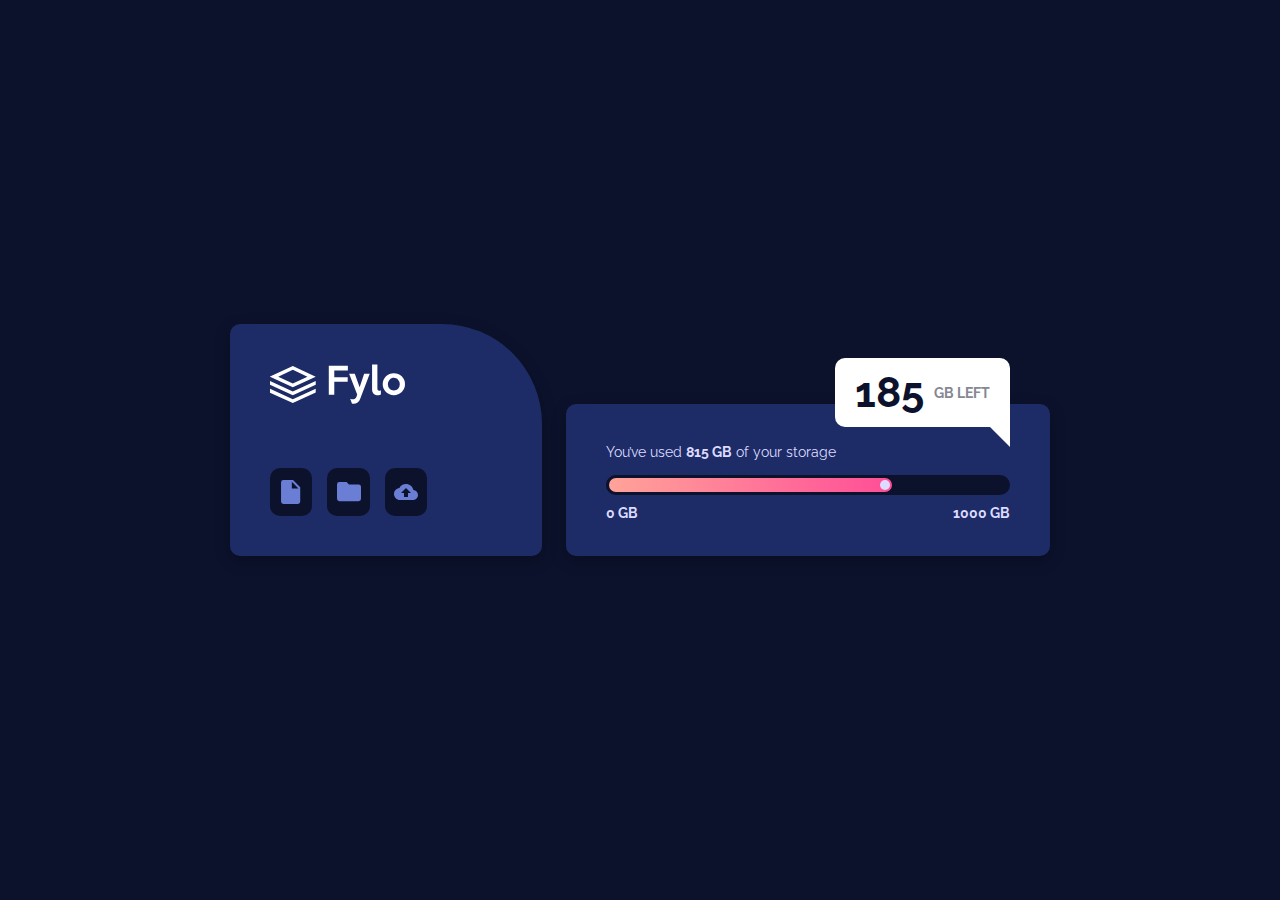
==== Fylo-FronedMentor-Challenge/index.html @ f587144c "updated" ====
<!DOCTYPE html>
<html lang="en">
<head>
  <meta charset="UTF-8">
  <meta name="viewport" content="width=device-width, initial-scale=1.0"> <!-- displays site properly based on user's device -->

  <link rel="icon" type="image/png" sizes="32x32" href="./assets/favicon-32x32.png">
  <link rel="stylesheet" href="css/styles.css">
  <title>Fylo data storage component</title>
</head>

<body>
  <div class="main">
    <div class="container">
      <div class="left">
        <div class="content">
          <div class="logo">
           <svg class="logo" xmlns="http://www.w3.org/2000/svg" width="135" height="40"><path fill="#FFF" fill-rule="evenodd" d="M0 12.593v.1L22.823 23.28l22.903-10.624v-.027L22.823 2.006 0 12.593zm8.228.05l14.595-6.77 14.597 6.77-14.597 6.77-14.595-6.77zm14.595 14.75L0 16.962v3.857l22.823 10.453 22.903-10.488v-3.858L22.823 27.392zm0 7.822L0 24.785v3.858l22.823 10.454 22.903-10.49V24.75L22.823 35.215zM129.796 20.17a6.604 6.604 0 00-1.752-4.533 5.888 5.888 0 00-1.897-1.36 5.554 5.554 0 00-2.313-.49c-.819 0-1.59.164-2.313.49a5.886 5.886 0 00-1.897 1.36 6.605 6.605 0 00-1.753 4.533 6.604 6.604 0 001.753 4.533 5.886 5.886 0 001.897 1.36c.723.326 1.494.49 2.313.49.82 0 1.59-.164 2.313-.49a5.888 5.888 0 001.897-1.36 6.603 6.603 0 001.753-4.533zm5.204 0c0 1.571-.29 3.028-.867 4.37a10.654 10.654 0 01-2.385 3.48 11.348 11.348 0 01-3.56 2.322 11.19 11.19 0 01-4.354.852c-1.542 0-2.987-.284-4.336-.852a11.241 11.241 0 01-3.541-2.34 10.86 10.86 0 01-2.385-3.499c-.578-1.341-.868-2.786-.868-4.333 0-1.523.296-2.956.886-4.297a11.322 11.322 0 012.403-3.518 11.087 11.087 0 013.541-2.357 10.966 10.966 0 014.3-.852c1.542 0 2.993.284 4.354.852a11.347 11.347 0 013.56 2.321 10.605 10.605 0 012.385 3.5c.578 1.353.867 2.804.867 4.35zM110.898 30.54c-.41.193-.874.35-1.392.471a7.05 7.05 0 01-1.608.182c-.77 0-1.511-.103-2.222-.308a4.864 4.864 0 01-1.86-.998c-.53-.459-.952-1.057-1.266-1.795-.313-.737-.47-1.625-.47-2.665V.552h5.313v23.97c0 .87.174 1.468.523 1.794.35.327.765.49 1.247.49.602 0 1.18-.181 1.735-.544v4.28zM99.732 9.654l-9.395 24.912c-.699 1.862-1.614 3.203-2.747 4.025-1.132.822-2.481 1.233-4.047 1.233a6.426 6.426 0 01-1.626-.217l-1.734-4.86c.409.194.83.345 1.264.454.434.109.843.163 1.229.163.819 0 1.566-.187 2.24-.562.675-.375 1.193-1.07 1.554-2.085l.723-2.103-8.058-20.96h5.673l4.806 13.49 4.517-13.49h5.6zM77.87 6.499H64.283v6.745h13.406v4.569H64.283V30.65H58.79V1.676h19.08v4.823z"/></svg></a>
          </div>
          <div class="features-box">
            <a href="#" class="features"><svg xmlns="http://www.w3.org/2000/svg" width="20" height="24"><path fill="#697ED4" d="M12.028 0H2.436A2.387 2.387 0 00.049 2.398L.037 21.583a2.387 2.387 0 002.387 2.398h14.4a2.397 2.397 0 002.398-2.398V7.194L12.028 0zM10.83 8.393V1.8l6.595 6.594h-6.595z"/></svg></a>
            <a href="#" class="features"> <svg xmlns="http://www.w3.org/2000/svg" width="24" height="20"><path fill="#697ED4" d="M21.6 2.4H12L9.6 0H2.4A2.39 2.39 0 00.012 2.4L0 16.8a2.4 2.4 0 002.4 2.4h19.2a2.4 2.4 0 002.4-2.4v-12a2.4 2.4 0 00-2.4-2.4z"/></svg></a>
            <a href="#" class="features"><svg xmlns="http://www.w3.org/2000/svg" width="24" height="16"><path fill="#697ED4" d="M19.4 6c-.7-3.4-3.7-6-7.4-6-2.9 0-5.4 1.6-6.6 4C2.3 4.4 0 6.9 0 10c0 3.3 2.7 6 6 6h13c2.8 0 5-2.2 5-5 0-2.6-2.1-4.8-4.6-5zM14 9v4h-4V9H7l5-5 5 5h-3z"/></svg></a>
          </div>
        </div>
      </div>
      <div class="rigth">
        <div class="load-box">
          <div class="storage-left"><span><span class="number">185</span> GB Left</span></div>
          <span class="usage-storage">You’ve used <span class="gb">815 GB</span>   of your storage</span>

          <div class="load">
            <div class="load-bar">
              <div class="bar"></div>
            </div>
            <span>0 GB</span>
            <span>1000 GB</span>
          </div>
        </div>
      </div>
    </div>
  </div>
</body>
</html>
---- Fylo-FronedMentor-Challenge/css/styles.css ----
@import url("https://fonts.googleapis.com/css2?family=Raleway:wght@400;700&display=swap");
html {
  height: 100%;
  font-family: "Raleway", sans-serif;
}

body {
  height: 100%;
  background-color: #0c122c;
  background-image: url(../assets/bg-desktop.png);
  background-repeat: no-repeat;
  background-position: 50% 160%;
  background-attachment: fixed;
   display: -webkit-box;
  display: -ms-flexbox;
  display: flex; 
  margin: 0;
}

body .main {
  margin: auto;
  width: 1440px;
  display: -webkit-box;
  display: -ms-flexbox;
  display: flex;
  -webkit-box-align: center;
      -ms-flex-align: center;
          align-items: center;
  -webkit-box-pack: center;
      -ms-flex-pack: center;
          justify-content: center;
}

body .main .container {
  width: 64%;
  display: -webkit-box;
  display: -ms-flexbox;
  display: flex;
  -webkit-box-align: end;
      -ms-flex-align: end;
          align-items: flex-end;
  -webkit-box-pack: justify;
      -ms-flex-pack: justify;
          justify-content: space-between;
}

body .main .container .left {
  position: relative;
  top: -10px;
  width: 38%;
  background-color: #1d2c67;
  border-radius: 10px 100px 10px 10px;
  -webkit-box-shadow: 0px 5px 15px 0px rgba(0, 0, 0, 0.25);
          box-shadow: 0px 5px 15px 0px rgba(0, 0, 0, 0.25);
}

body .main .container .left .content {
  padding: 40px 40px;
  width: 55%;
}

body .main .container .left .content .logo {
  margin-bottom: 30px;
}

body .main .container .left .content .logo img {
  width: 135px;
}

body .main .container .left .content .features-box {
  display: -webkit-box;
  display: -ms-flexbox;
  display: flex;
  -webkit-box-align: center;
      -ms-flex-align: center;
          align-items: center;
}

body .main .container .left .content .features-box .features {
  background-color: #0c122c;
  height: 48px;
  width: 48px;
  border-radius: 10px;
  display: -webkit-box;
  display: -ms-flexbox;
  display: flex;
  -webkit-box-align: center;
      -ms-flex-align: center;
          align-items: center;
  -webkit-box-pack: center;
      -ms-flex-pack: center;
          justify-content: center;
  margin-right: 15px;
}

body .main .container .rigth {
  width: 59%;
  background-color: #1d2c67;
  border-radius: 10px;
  position: relative;
  top: -10px;
  -webkit-box-shadow: 0px 5px 15px 0px rgba(0, 0, 0, 0.25);
          box-shadow: 0px 5px 15px 0px rgba(0, 0, 0, 0.25);
}

body .main .container .rigth .load-box {
  padding: 25px 40px;
  display: -webkit-box;
  display: -ms-flexbox;
  display: flex;
  -ms-flex-wrap: wrap;
      flex-wrap: wrap;
  -webkit-box-pack: justify;
      -ms-flex-pack: justify;
          justify-content: space-between;
  position: relative;
}

body .main .container .rigth .load-box .storage-left {
  position: absolute;
  right: 40px;
  top: -30%;
  background-color: white;
  padding: 10px 20px;
  border-radius: 10px;
}

body .main .container .rigth .load-box .storage-left::after {
  content: "";
  display: block;
  width: 0;
  height: 0;
  border-style: solid;
  border-width: 20px 20px 20px 0;
  border-color: transparent #fff transparent transparent;
  position: absolute;
  right: 0;
  top: 70%;
}

body .main .container .rigth .load-box .storage-left span {
  display: -webkit-box;
  display: -ms-flexbox;
  display: flex;
  -webkit-box-align: center;
      -ms-flex-align: center;
          align-items: center;
  font-weight: 700;
  font-size: 14px;
  color: #848794;
  text-transform: uppercase;
}

body .main .container .rigth .load-box .storage-left span .number {
  font-size: 3em;
  color: #0c122c;
  padding-right: 10px;
}

body .main .container .rigth .load-box .usage-storage {
  color: #dddbff;
  padding: 15px 0;
  font-size: 14px;
}

body .main .container .rigth .load-box .usage-storage .gb {
  font-weight: 700;
}

body .main .container .rigth .load-box .load {
  width: 100%;
  display: -webkit-box;
  display: -ms-flexbox;
  display: flex;
  -webkit-box-pack: justify;
      -ms-flex-pack: justify;
          justify-content: space-between;
  -ms-flex-wrap: wrap;
      flex-wrap: wrap;
}

body .main .container .rigth .load-box .load .load-bar {
  width: 100%;
  height: 20px;
  background: #0c122c;
  border-radius: 100px;
  overflow: hidden;
}

body .main .container .rigth .load-box .load .load-bar .bar {
  width: 70%;
  height: 14px;
  z-index: 14;
  border: 3px solid #0c122c;
  border-radius: 100px;
  position: relative;
  background: repeating-linear-gradient(to right, #ffa399 0, #ff4d97 50%, #ffa399 100%);
  background-size: 200% 200%;
  background-position: 0 100%;
  -webkit-animation: gradient 2s linear infinite;
          animation: gradient 2s linear infinite;
  -webkit-animation-fill-mode: forwards;
          animation-fill-mode: forwards;
  -webkit-animation-timing-function: linear;
          animation-timing-function: linear;
}

body .main .container .rigth .load-box .load .load-bar .bar::before {
  content: "";
  display: inline-block;
  width: 10px;
  height: 10px;
  background: #dddbff;
  position: absolute;
  right: 2px;
  top: 2px;
  border-radius: 100%;
}

body .main .container .rigth .load-box .load span {
  color: #dddbff;
  padding: 10px 0;
  font-weight: 700;
  font-size: 14px;
}

@-webkit-keyframes gradient {
  0% {
    background-position: 0 0;
  }
  100% {
    background-position: -200% 0;
  }
}

@keyframes gradient {
  0% {
    background-position: 0 0;
  }
  100% {
    background-position: -200% 0;
  }
}

@media (min-width: 1500px) {
  body {
    background-image: none;
  }
  body::before {
    content: "";
    display: block;
    background-image: url(/assets/bg-desktop.png);
    background-repeat: no-repeat;
    position: absolute;
    background-size: contain;
    width: 100%;
    height: 100%;
    bottom: -5%;
    background-position: bottom;
  }
}

@media (max-width: 1030px) {
  body .main {
    width: 100%;
  }
  body .main .container {
    width: 85%;
  }
}

@media (max-width: 820px) {
  body {
    background-image: url(/assets/bg-mobile.png);
    background-size: cover;
  }
  body .main {
    width: 85%;
  }
  body .main .container {
    width: 100%;
    -ms-flex-wrap: wrap;
        flex-wrap: wrap;
  }
  body .main .container .left {
    width: 100%;
    top: 0;
  }
  body .main .container .rigth {
    margin-top: 20px;
    width: 100%;
    top: 0;
  }
  body .main .container .rigth .load-box {
    padding-bottom: 30px;
  }
  body .main .container .rigth .load-box .storage-left {
    left: 50%;
    -webkit-transform: translateX(-50%);
            transform: translateX(-50%);
    right: 0;
    top: 85%;
  }
  body .main .container .rigth .load-box .storage-left::after {
    display: none;
  }
}
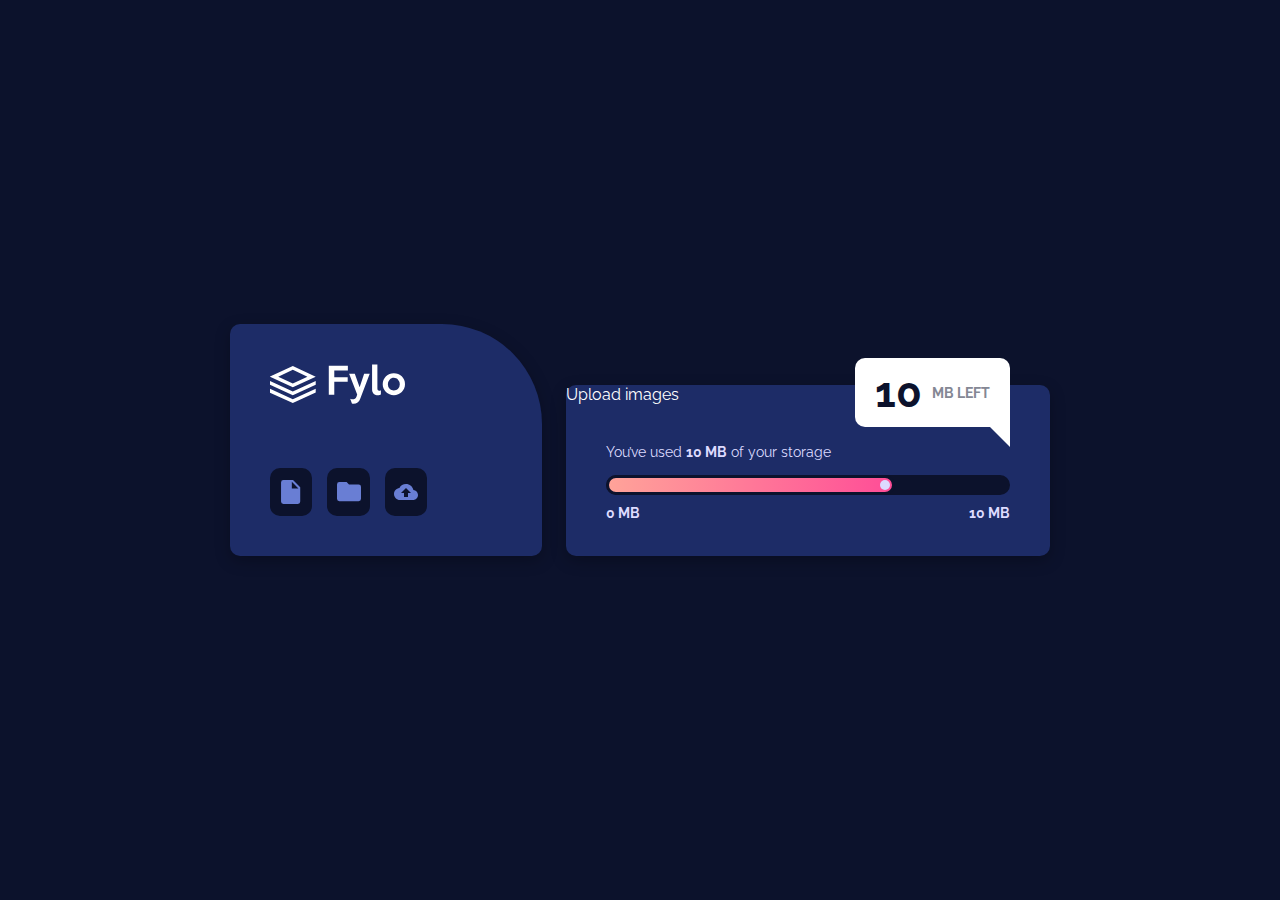
==== commit 71cb0af2: "week2-updated" ====
--- a/Fylo-FronedMentor-Challenge/index.html
+++ b/Fylo-FronedMentor-Challenge/index.html
@@ -1,44 +1,50 @@
-<!DOCTYPE html>
-<html lang="en">
-<head>
-  <meta charset="UTF-8">
-  <meta name="viewport" content="width=device-width, initial-scale=1.0"> <!-- displays site properly based on user's device -->
-
-  <link rel="icon" type="image/png" sizes="32x32" href="./assets/favicon-32x32.png">
-  <link rel="stylesheet" href="css/styles.css">
-  <title>Fylo data storage component</title>
-</head>
-
-<body>
-  <div class="main">
-    <div class="container">
-      <div class="left">
-        <div class="content">
-          <div class="logo">
-           <svg class="logo" xmlns="http://www.w3.org/2000/svg" width="135" height="40"><path fill="#FFF" fill-rule="evenodd" d="M0 12.593v.1L22.823 23.28l22.903-10.624v-.027L22.823 2.006 0 12.593zm8.228.05l14.595-6.77 14.597 6.77-14.597 6.77-14.595-6.77zm14.595 14.75L0 16.962v3.857l22.823 10.453 22.903-10.488v-3.858L22.823 27.392zm0 7.822L0 24.785v3.858l22.823 10.454 22.903-10.49V24.75L22.823 35.215zM129.796 20.17a6.604 6.604 0 00-1.752-4.533 5.888 5.888 0 00-1.897-1.36 5.554 5.554 0 00-2.313-.49c-.819 0-1.59.164-2.313.49a5.886 5.886 0 00-1.897 1.36 6.605 6.605 0 00-1.753 4.533 6.604 6.604 0 001.753 4.533 5.886 5.886 0 001.897 1.36c.723.326 1.494.49 2.313.49.82 0 1.59-.164 2.313-.49a5.888 5.888 0 001.897-1.36 6.603 6.603 0 001.753-4.533zm5.204 0c0 1.571-.29 3.028-.867 4.37a10.654 10.654 0 01-2.385 3.48 11.348 11.348 0 01-3.56 2.322 11.19 11.19 0 01-4.354.852c-1.542 0-2.987-.284-4.336-.852a11.241 11.241 0 01-3.541-2.34 10.86 10.86 0 01-2.385-3.499c-.578-1.341-.868-2.786-.868-4.333 0-1.523.296-2.956.886-4.297a11.322 11.322 0 012.403-3.518 11.087 11.087 0 013.541-2.357 10.966 10.966 0 014.3-.852c1.542 0 2.993.284 4.354.852a11.347 11.347 0 013.56 2.321 10.605 10.605 0 012.385 3.5c.578 1.353.867 2.804.867 4.35zM110.898 30.54c-.41.193-.874.35-1.392.471a7.05 7.05 0 01-1.608.182c-.77 0-1.511-.103-2.222-.308a4.864 4.864 0 01-1.86-.998c-.53-.459-.952-1.057-1.266-1.795-.313-.737-.47-1.625-.47-2.665V.552h5.313v23.97c0 .87.174 1.468.523 1.794.35.327.765.49 1.247.49.602 0 1.18-.181 1.735-.544v4.28zM99.732 9.654l-9.395 24.912c-.699 1.862-1.614 3.203-2.747 4.025-1.132.822-2.481 1.233-4.047 1.233a6.426 6.426 0 01-1.626-.217l-1.734-4.86c.409.194.83.345 1.264.454.434.109.843.163 1.229.163.819 0 1.566-.187 2.24-.562.675-.375 1.193-1.07 1.554-2.085l.723-2.103-8.058-20.96h5.673l4.806 13.49 4.517-13.49h5.6zM77.87 6.499H64.283v6.745h13.406v4.569H64.283V30.65H58.79V1.676h19.08v4.823z"/></svg></a>
-          </div>
-          <div class="features-box">
-            <a href="#" class="features"><svg xmlns="http://www.w3.org/2000/svg" width="20" height="24"><path fill="#697ED4" d="M12.028 0H2.436A2.387 2.387 0 00.049 2.398L.037 21.583a2.387 2.387 0 002.387 2.398h14.4a2.397 2.397 0 002.398-2.398V7.194L12.028 0zM10.83 8.393V1.8l6.595 6.594h-6.595z"/></svg></a>
-            <a href="#" class="features"> <svg xmlns="http://www.w3.org/2000/svg" width="24" height="20"><path fill="#697ED4" d="M21.6 2.4H12L9.6 0H2.4A2.39 2.39 0 00.012 2.4L0 16.8a2.4 2.4 0 002.4 2.4h19.2a2.4 2.4 0 002.4-2.4v-12a2.4 2.4 0 00-2.4-2.4z"/></svg></a>
-            <a href="#" class="features"><svg xmlns="http://www.w3.org/2000/svg" width="24" height="16"><path fill="#697ED4" d="M19.4 6c-.7-3.4-3.7-6-7.4-6-2.9 0-5.4 1.6-6.6 4C2.3 4.4 0 6.9 0 10c0 3.3 2.7 6 6 6h13c2.8 0 5-2.2 5-5 0-2.6-2.1-4.8-4.6-5zM14 9v4h-4V9H7l5-5 5 5h-3z"/></svg></a>
-          </div>
-        </div>
-      </div>
-      <div class="rigth">
-        <div class="load-box">
-          <div class="storage-left"><span><span class="number">185</span> GB Left</span></div>
-          <span class="usage-storage">You’ve used <span class="gb">815 GB</span>   of your storage</span>
-
-          <div class="load">
-            <div class="load-bar">
-              <div class="bar"></div>
-            </div>
-            <span>0 GB</span>
-            <span>1000 GB</span>
-          </div>
-        </div>
-      </div>
-    </div>
-  </div>
-</body>
-</html>+<!DOCTYPE html>
+<html lang="en">
+<head>
+  <meta charset="UTF-8">
+  <meta name="viewport" content="width=device-width, initial-scale=1.0"> <!-- displays site properly based on user's device -->
+
+  <link rel="icon" type="image/png" sizes="32x32" href="./assets/favicon-32x32.png">
+  <link rel="stylesheet" href="css/styles.css">
+  <title>Fylo data storage component</title>
+</head>
+
+<body>
+  <div class="main">
+    <div class="container">
+      <div class="left-container">
+        <div class="content">
+          <div class="logo">
+           <svg class="logo" xmlns="http://www.w3.org/2000/svg" width="135" height="40"><path fill="#FFF" fill-rule="evenodd" d="M0 12.593v.1L22.823 23.28l22.903-10.624v-.027L22.823 2.006 0 12.593zm8.228.05l14.595-6.77 14.597 6.77-14.597 6.77-14.595-6.77zm14.595 14.75L0 16.962v3.857l22.823 10.453 22.903-10.488v-3.858L22.823 27.392zm0 7.822L0 24.785v3.858l22.823 10.454 22.903-10.49V24.75L22.823 35.215zM129.796 20.17a6.604 6.604 0 00-1.752-4.533 5.888 5.888 0 00-1.897-1.36 5.554 5.554 0 00-2.313-.49c-.819 0-1.59.164-2.313.49a5.886 5.886 0 00-1.897 1.36 6.605 6.605 0 00-1.753 4.533 6.604 6.604 0 001.753 4.533 5.886 5.886 0 001.897 1.36c.723.326 1.494.49 2.313.49.82 0 1.59-.164 2.313-.49a5.888 5.888 0 001.897-1.36 6.603 6.603 0 001.753-4.533zm5.204 0c0 1.571-.29 3.028-.867 4.37a10.654 10.654 0 01-2.385 3.48 11.348 11.348 0 01-3.56 2.322 11.19 11.19 0 01-4.354.852c-1.542 0-2.987-.284-4.336-.852a11.241 11.241 0 01-3.541-2.34 10.86 10.86 0 01-2.385-3.499c-.578-1.341-.868-2.786-.868-4.333 0-1.523.296-2.956.886-4.297a11.322 11.322 0 012.403-3.518 11.087 11.087 0 013.541-2.357 10.966 10.966 0 014.3-.852c1.542 0 2.993.284 4.354.852a11.347 11.347 0 013.56 2.321 10.605 10.605 0 012.385 3.5c.578 1.353.867 2.804.867 4.35zM110.898 30.54c-.41.193-.874.35-1.392.471a7.05 7.05 0 01-1.608.182c-.77 0-1.511-.103-2.222-.308a4.864 4.864 0 01-1.86-.998c-.53-.459-.952-1.057-1.266-1.795-.313-.737-.47-1.625-.47-2.665V.552h5.313v23.97c0 .87.174 1.468.523 1.794.35.327.765.49 1.247.49.602 0 1.18-.181 1.735-.544v4.28zM99.732 9.654l-9.395 24.912c-.699 1.862-1.614 3.203-2.747 4.025-1.132.822-2.481 1.233-4.047 1.233a6.426 6.426 0 01-1.626-.217l-1.734-4.86c.409.194.83.345 1.264.454.434.109.843.163 1.229.163.819 0 1.566-.187 2.24-.562.675-.375 1.193-1.07 1.554-2.085l.723-2.103-8.058-20.96h5.673l4.806 13.49 4.517-13.49h5.6zM77.87 6.499H64.283v6.745h13.406v4.569H64.283V30.65H58.79V1.676h19.08v4.823z"/></svg></a>
+          </div>
+          <div class="features-box">
+            <a href="#" class="features"><svg xmlns="http://www.w3.org/2000/svg" width="20" height="24"><path fill="#697ED4" d="M12.028 0H2.436A2.387 2.387 0 00.049 2.398L.037 21.583a2.387 2.387 0 002.387 2.398h14.4a2.397 2.397 0 002.398-2.398V7.194L12.028 0zM10.83 8.393V1.8l6.595 6.594h-6.595z"/></svg></a>
+            <a href="#" class="features"> <svg xmlns="http://www.w3.org/2000/svg" width="24" height="20"><path fill="#697ED4" d="M21.6 2.4H12L9.6 0H2.4A2.39 2.39 0 00.012 2.4L0 16.8a2.4 2.4 0 002.4 2.4h19.2a2.4 2.4 0 002.4-2.4v-12a2.4 2.4 0 00-2.4-2.4z"/></svg></a>
+            <a href="#" class="features"><svg xmlns="http://www.w3.org/2000/svg" width="24" height="16" ><path fill="#697ED4" d="M19.4 6c-.7-3.4-3.7-6-7.4-6-2.9 0-5.4 1.6-6.6 4C2.3 4.4 0 6.9 0 10c0 3.3 2.7 6 6 6h13c2.8 0 5-2.2 5-5 0-2.6-2.1-4.8-4.6-5zM14 9v4h-4V9H7l5-5 5 5h-3z"/></svg></a>
+
+          </div>
+        
+        </div>
+      </div>
+      <div class="right-container">
+        <label id="labelUpload" for="fileUpload" >Upload images</label>
+        <input  id="fileUpload" type="file" accept="image/jpg,image/jpeg,image/gif,image/png" multiple></input>
+      <div class="right">
+        <div class="load-box">
+          <div class="storage-left"><span><span id="mbLeft" class="number">10</span> MB Left</span></div>
+          <span class="usage-storage">You’ve used <span id="mbUsed" class="gb">10 MB</span>   of your storage</span>
+
+          <div class="load">
+            <div class="load-bar">
+              <div class="bar"></div>
+            </div>
+            <span class="startNumber">0 MB</span>
+            <span>10 MB</span>
+          </div>
+        </div>
+      </div>
+    </div>
+  </div>
+  <script src="index.js" charset="utf-8"></script>
+</body>
+</html>
--- a/Fylo-FronedMentor-Challenge/css/styles.css
+++ b/Fylo-FronedMentor-Challenge/css/styles.css
@@ -1,307 +1,313 @@
-@import url("https://fonts.googleapis.com/css2?family=Raleway:wght@400;700&display=swap");
-html {
-  height: 100%;
-  font-family: "Raleway", sans-serif;
-}
-
-body {
-  height: 100%;
-  background-color: #0c122c;
-  background-image: url(../assets/bg-desktop.png);
-  background-repeat: no-repeat;
-  background-position: 50% 160%;
-  background-attachment: fixed;
-   display: -webkit-box;
-  display: -ms-flexbox;
-  display: flex; 
-  margin: 0;
-}
-
-body .main {
-  margin: auto;
-  width: 1440px;
-  display: -webkit-box;
-  display: -ms-flexbox;
-  display: flex;
-  -webkit-box-align: center;
-      -ms-flex-align: center;
-          align-items: center;
-  -webkit-box-pack: center;
-      -ms-flex-pack: center;
-          justify-content: center;
-}
-
-body .main .container {
-  width: 64%;
-  display: -webkit-box;
-  display: -ms-flexbox;
-  display: flex;
-  -webkit-box-align: end;
-      -ms-flex-align: end;
-          align-items: flex-end;
-  -webkit-box-pack: justify;
-      -ms-flex-pack: justify;
-          justify-content: space-between;
-}
-
-body .main .container .left {
-  position: relative;
-  top: -10px;
-  width: 38%;
-  background-color: #1d2c67;
-  border-radius: 10px 100px 10px 10px;
-  -webkit-box-shadow: 0px 5px 15px 0px rgba(0, 0, 0, 0.25);
-          box-shadow: 0px 5px 15px 0px rgba(0, 0, 0, 0.25);
-}
-
-body .main .container .left .content {
-  padding: 40px 40px;
-  width: 55%;
-}
-
-body .main .container .left .content .logo {
-  margin-bottom: 30px;
-}
-
-body .main .container .left .content .logo img {
-  width: 135px;
-}
-
-body .main .container .left .content .features-box {
-  display: -webkit-box;
-  display: -ms-flexbox;
-  display: flex;
-  -webkit-box-align: center;
-      -ms-flex-align: center;
-          align-items: center;
-}
-
-body .main .container .left .content .features-box .features {
-  background-color: #0c122c;
-  height: 48px;
-  width: 48px;
-  border-radius: 10px;
-  display: -webkit-box;
-  display: -ms-flexbox;
-  display: flex;
-  -webkit-box-align: center;
-      -ms-flex-align: center;
-          align-items: center;
-  -webkit-box-pack: center;
-      -ms-flex-pack: center;
-          justify-content: center;
-  margin-right: 15px;
-}
-
-body .main .container .rigth {
-  width: 59%;
-  background-color: #1d2c67;
-  border-radius: 10px;
-  position: relative;
-  top: -10px;
-  -webkit-box-shadow: 0px 5px 15px 0px rgba(0, 0, 0, 0.25);
-          box-shadow: 0px 5px 15px 0px rgba(0, 0, 0, 0.25);
-}
-
-body .main .container .rigth .load-box {
-  padding: 25px 40px;
-  display: -webkit-box;
-  display: -ms-flexbox;
-  display: flex;
-  -ms-flex-wrap: wrap;
-      flex-wrap: wrap;
-  -webkit-box-pack: justify;
-      -ms-flex-pack: justify;
-          justify-content: space-between;
-  position: relative;
-}
-
-body .main .container .rigth .load-box .storage-left {
-  position: absolute;
-  right: 40px;
-  top: -30%;
-  background-color: white;
-  padding: 10px 20px;
-  border-radius: 10px;
-}
-
-body .main .container .rigth .load-box .storage-left::after {
-  content: "";
-  display: block;
-  width: 0;
-  height: 0;
-  border-style: solid;
-  border-width: 20px 20px 20px 0;
-  border-color: transparent #fff transparent transparent;
-  position: absolute;
-  right: 0;
-  top: 70%;
-}
-
-body .main .container .rigth .load-box .storage-left span {
-  display: -webkit-box;
-  display: -ms-flexbox;
-  display: flex;
-  -webkit-box-align: center;
-      -ms-flex-align: center;
-          align-items: center;
-  font-weight: 700;
-  font-size: 14px;
-  color: #848794;
-  text-transform: uppercase;
-}
-
-body .main .container .rigth .load-box .storage-left span .number {
-  font-size: 3em;
-  color: #0c122c;
-  padding-right: 10px;
-}
-
-body .main .container .rigth .load-box .usage-storage {
-  color: #dddbff;
-  padding: 15px 0;
-  font-size: 14px;
-}
-
-body .main .container .rigth .load-box .usage-storage .gb {
-  font-weight: 700;
-}
-
-body .main .container .rigth .load-box .load {
-  width: 100%;
-  display: -webkit-box;
-  display: -ms-flexbox;
-  display: flex;
-  -webkit-box-pack: justify;
-      -ms-flex-pack: justify;
-          justify-content: space-between;
-  -ms-flex-wrap: wrap;
-      flex-wrap: wrap;
-}
-
-body .main .container .rigth .load-box .load .load-bar {
-  width: 100%;
-  height: 20px;
-  background: #0c122c;
-  border-radius: 100px;
-  overflow: hidden;
-}
-
-body .main .container .rigth .load-box .load .load-bar .bar {
-  width: 70%;
-  height: 14px;
-  z-index: 14;
-  border: 3px solid #0c122c;
-  border-radius: 100px;
-  position: relative;
-  background: repeating-linear-gradient(to right, #ffa399 0, #ff4d97 50%, #ffa399 100%);
-  background-size: 200% 200%;
-  background-position: 0 100%;
-  -webkit-animation: gradient 2s linear infinite;
-          animation: gradient 2s linear infinite;
-  -webkit-animation-fill-mode: forwards;
-          animation-fill-mode: forwards;
-  -webkit-animation-timing-function: linear;
-          animation-timing-function: linear;
-}
-
-body .main .container .rigth .load-box .load .load-bar .bar::before {
-  content: "";
-  display: inline-block;
-  width: 10px;
-  height: 10px;
-  background: #dddbff;
-  position: absolute;
-  right: 2px;
-  top: 2px;
-  border-radius: 100%;
-}
-
-body .main .container .rigth .load-box .load span {
-  color: #dddbff;
-  padding: 10px 0;
-  font-weight: 700;
-  font-size: 14px;
-}
-
-@-webkit-keyframes gradient {
-  0% {
-    background-position: 0 0;
-  }
-  100% {
-    background-position: -200% 0;
-  }
-}
-
-@keyframes gradient {
-  0% {
-    background-position: 0 0;
-  }
-  100% {
-    background-position: -200% 0;
-  }
-}
-
-@media (min-width: 1500px) {
-  body {
-    background-image: none;
-  }
-  body::before {
-    content: "";
-    display: block;
-    background-image: url(/assets/bg-desktop.png);
-    background-repeat: no-repeat;
-    position: absolute;
-    background-size: contain;
-    width: 100%;
-    height: 100%;
-    bottom: -5%;
-    background-position: bottom;
-  }
-}
-
-@media (max-width: 1030px) {
-  body .main {
-    width: 100%;
-  }
-  body .main .container {
-    width: 85%;
-  }
-}
-
-@media (max-width: 820px) {
-  body {
-    background-image: url(/assets/bg-mobile.png);
-    background-size: cover;
-  }
-  body .main {
-    width: 85%;
-  }
-  body .main .container {
-    width: 100%;
-    -ms-flex-wrap: wrap;
-        flex-wrap: wrap;
-  }
-  body .main .container .left {
-    width: 100%;
-    top: 0;
-  }
-  body .main .container .rigth {
-    margin-top: 20px;
-    width: 100%;
-    top: 0;
-  }
-  body .main .container .rigth .load-box {
-    padding-bottom: 30px;
-  }
-  body .main .container .rigth .load-box .storage-left {
-    left: 50%;
-    -webkit-transform: translateX(-50%);
-            transform: translateX(-50%);
-    right: 0;
-    top: 85%;
-  }
-  body .main .container .rigth .load-box .storage-left::after {
-    display: none;
-  }
+@import url("https://fonts.googleapis.com/css2?family=Raleway:wght@400;700&display=swap");
+html {
+  height: 100%;
+  font-family: "Raleway", sans-serif;
+}
+
+body {
+  height: 100%;
+  background-color: #0c122c;
+  background-image: url(../assets/bg-desktop.png);
+  background-repeat: no-repeat;
+  background-position: 50% 160%;
+  background-attachment: fixed;
+   display: -webkit-box;
+  display: -ms-flexbox;
+  display: flex; 
+  margin: 0;
+}
+
+.main {
+  margin: auto;
+  width: 1440px;
+  display: -webkit-box;
+  display: -ms-flexbox;
+  display: flex;
+  -webkit-box-align: center;
+      -ms-flex-align: center;
+          align-items: center;
+  -webkit-box-pack: center;
+      -ms-flex-pack: center;
+          justify-content: center;
+}
+
+
+.container {
+  width: 64%;
+  display: -webkit-box;
+  display: -ms-flexbox;
+  display: flex;
+  -webkit-box-align: end;
+      -ms-flex-align: end;
+          align-items: flex-end;
+  -webkit-box-pack: justify;
+      -ms-flex-pack: justify;
+          justify-content: space-between;
+}
+
+ .left-container {
+  position: relative;
+  top: -10px;
+  width: 38%;
+  background-color: #1d2c67;
+  border-radius: 10px 100px 10px 10px;
+  -webkit-box-shadow: 0px 5px 15px 0px rgba(0, 0, 0, 0.25);
+          box-shadow: 0px 5px 15px 0px rgba(0, 0, 0, 0.25);
+}
+
+ .content {
+  padding: 40px 40px;
+  width: 55%;
+}
+
+.logo {
+  margin-bottom: 30px;
+}
+
+ .logo img {
+  width: 135px;
+}
+ .features-box {
+  display: -webkit-box;
+  display: -ms-flexbox;
+  display: flex;
+  -webkit-box-align: center;
+      -ms-flex-align: center;
+          align-items: center;
+}
+  #labelUpload{
+    color: white;
+  }
+ #fileUpload{
+  display: none;
+ }
+ .features {
+  background-color: #0c122c;
+  height: 48px;
+  width: 48px;
+  border-radius: 10px;
+  display: -webkit-box;
+  display: -ms-flexbox;
+  display: flex;
+  -webkit-box-align: center;
+      -ms-flex-align: center;
+          align-items: center;
+  -webkit-box-pack: center;
+      -ms-flex-pack: center;
+          justify-content: center;
+  margin-right: 15px;
+}
+
+
+
+ .right-container {
+  width: 59%;
+  background-color: #1d2c67;
+  border-radius: 10px;
+  position: relative;
+  top: -10px;
+  -webkit-box-shadow: 0px 5px 15px 0px rgba(0, 0, 0, 0.25);
+          box-shadow: 0px 5px 15px 0px rgba(0, 0, 0, 0.25);
+}
+ .load-box {
+  padding: 25px 40px;
+  display: -webkit-box;
+  display: -ms-flexbox;
+  display: flex;
+  -ms-flex-wrap: wrap;
+      flex-wrap: wrap;
+  -webkit-box-pack: justify;
+      -ms-flex-pack: justify;
+          justify-content: space-between;
+  position: relative;
+}
+
+ .storage-left {
+  position: absolute;
+  right: 40px;
+  top: -30%;
+  background-color: white;
+  padding: 10px 20px;
+  border-radius: 10px;
+}
+
+ .storage-left::after {
+  content: "";
+  display: block;
+  width: 0;
+  height: 0;
+  border-style: solid;
+  border-width: 20px 20px 20px 0;
+  border-color: transparent #fff transparent transparent;
+  position: absolute;
+  right: 0;
+  top: 70%;
+}
+
+ .storage-left span {
+  display: -webkit-box;
+  display: -ms-flexbox;
+  display: flex;
+  -webkit-box-align: center;
+      -ms-flex-align: center;
+          align-items: center;
+  font-weight: 700;
+  font-size: 14px;
+  color: #848794;
+  text-transform: uppercase;
+}
+
+ .storage-left span .number {
+  font-size: 3em;
+  color: #0c122c;
+  padding-right: 10px;
+}
+
+ .load-box .usage-storage {
+  color: #dddbff;
+  padding: 15px 0;
+  font-size: 14px;
+}
+
+ .load-box .usage-storage .gb {
+  font-weight: 700;
+}
+
+.load-box .load {
+  width: 100%;
+  display: -webkit-box;
+  display: -ms-flexbox;
+  display: flex;
+  -webkit-box-pack: justify;
+      -ms-flex-pack: justify;
+          justify-content: space-between;
+  -ms-flex-wrap: wrap;
+      flex-wrap: wrap;
+}
+
+ .load-bar {
+  width: 100%;
+  height: 20px;
+  background: #0c122c;
+  border-radius: 100px;
+  overflow: hidden;
+}
+
+.bar {
+  width: 70%;
+  height: 14px;
+  z-index: 14;
+  border: 3px solid #0c122c;
+  border-radius: 100px;
+  position: relative;
+  background: repeating-linear-gradient(to right, #ffa399 0, #ff4d97 50%, #ffa399 100%);
+  background-size: 200% 200%;
+  background-position: 0 100%;
+  -webkit-animation: gradient 2s linear infinite;
+          animation: gradient 2s linear infinite;
+  -webkit-animation-fill-mode: forwards;
+          animation-fill-mode: forwards;
+  -webkit-animation-timing-function: linear;
+          animation-timing-function: linear;
+}
+
+.bar::before {
+  content: "";
+  display: inline-block;
+  width: 10px;
+  height: 10px;
+  background: #dddbff;
+  position: absolute;
+  right: 2px;
+  top: 2px;
+  border-radius: 100%;
+}
+
+ .load span {
+  color: #dddbff;
+  padding: 10px 0;
+  font-weight: 700;
+  font-size: 14px;
+}
+
+@-webkit-keyframes gradient {
+  0% {
+    background-position: 0 0;
+  }
+  100% {
+    background-position: -200% 0;
+  }
+}
+
+@keyframes gradient {
+  0% {
+    background-position: 0 0;
+  }
+  100% {
+    background-position: -200% 0;
+  }
+}
+
+@media (min-width: 1500px) {
+  body {
+    background-image: none;
+  }
+  body::before {
+    content: "";
+    display: block;
+    background-image: url(/assets/bg-desktop.png);
+    background-repeat: no-repeat;
+    position: absolute;
+    background-size: contain;
+    width: 100%;
+    height: 100%;
+    bottom: -5%;
+    background-position: bottom;
+  }
+}
+
+@media (max-width: 1030px) {
+   .main {
+    width: 100%;
+  }
+   .container {
+    width: 85%;
+  }
+}
+
+@media (max-width: 820px) {
+  body {
+    background-image: url(/assets/bg-mobile.png);
+    background-size: cover;
+  }
+  .main {
+    width: 85%;
+  }
+  .container {
+    width: 100%;
+    -ms-flex-wrap: wrap;
+        flex-wrap: wrap;
+  }
+   .left-container {
+    width: 100%;
+    top: 0;
+  }
+  .right-container {
+    margin-top: 20px;
+    width: 100%;
+    top: 0;
+  }
+  .load-box {
+    padding-bottom: 30px;
+  }
+ .storage-left {
+    left: 50%;
+    -webkit-transform: translateX(-50%);
+            transform: translateX(-50%);
+    right: 0;
+    top: 85%;
+  }
+  .storage-left::after {
+    display: none;
+  }
 }